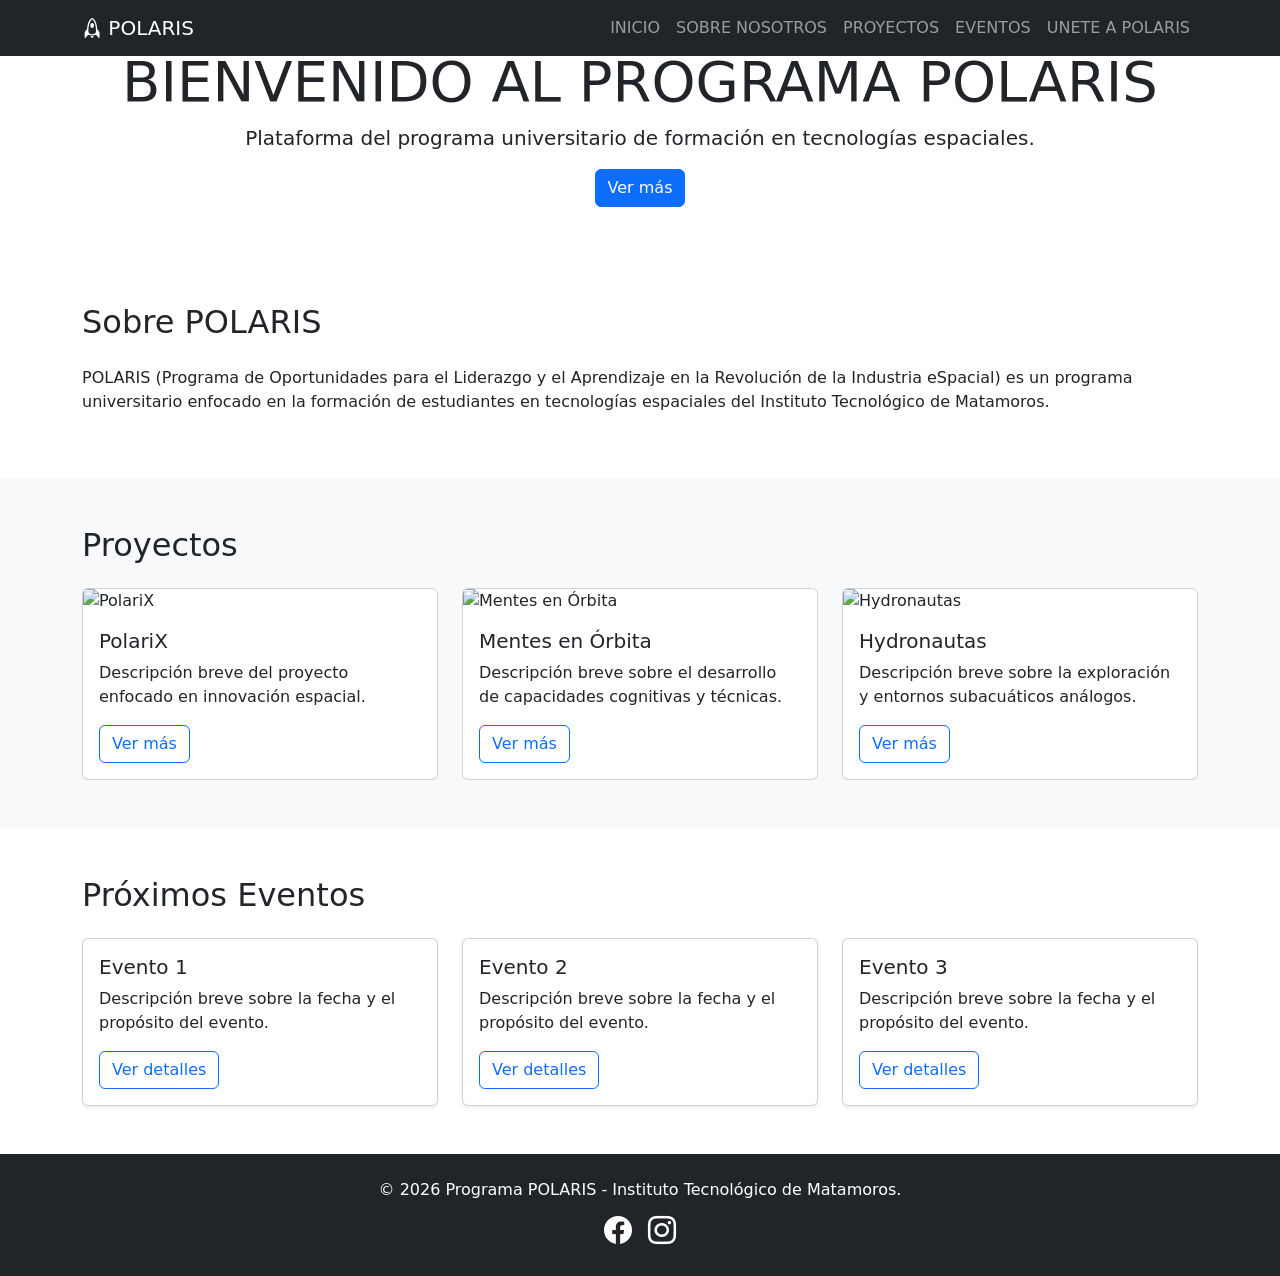
==== index.html @ 846aed20 "feat: agregar inputs avanzados al formulario de membresía POLARIS" ====
<!DOCTYPE html>
<html lang="es">
    
<head>
    <meta charset="UTF-8">
    <meta name="viewport" content="width=device-width, initial-scale=1.0">
    <title>POLARIS Registry</title>

    <link href="https://cdn.jsdelivr.net/npm/bootstrap@5.3.2/dist/css/bootstrap.min.css" rel="stylesheet">
    <link rel="stylesheet" href="https://cdn.jsdelivr.net/npm/bootstrap-icons@1.11.0/font/bootstrap-icons.css">
    <link rel="stylesheet" href="CSS/styles.css">
</head>

<body>

    <nav class="navbar navbar-expand-lg navbar-dark bg-dark fixed-top">
        <div class="container">
            <a class="navbar-brand" href="#">
                <i class="bi bi-rocket"></i> POLARIS
            </a>

            <button class="navbar-toggler" type="button" data-bs-toggle="collapse" data-bs-target="#menu">
                <span class="navbar-toggler-icon"></span>
            </button>

            <div class="collapse navbar-collapse" id="menu">
                <ul class="navbar-nav ms-auto">
                    <li class="nav-item"><a class="nav-link" href="#inicio">INICIO</a></li>
                    <li class="nav-item"><a class="nav-link" href="#sobre-polaris">SOBRE NOSOTROS</a></li>
                    <li class="nav-item"><a class="nav-link" href="#proyectos">PROYECTOS</a></li>
                    <li class="nav-item"><a class="nav-link" href="#eventos">EVENTOS</a></li>
                    <li class="nav-item"><a class="nav-link" href="registro.html">UNETE A POLARIS</a></li>
                </ul>
            </div>
        </div>
    </nav>

    <section id="inicio" class="hero py-5 text-center ">
        <div class="container">
            <h1 class="display-4">BIENVENIDO AL PROGRAMA POLARIS</h1>
            <p class="lead">Plataforma del programa universitario de formación en tecnologías espaciales.</p>
            <a href="registro.html" class="btn btn-primary">Ver más</a>
        </div>
    </section>

    <section id="sobre-polaris" class="py-5">
        <div class="container">
            <h2 class="mb-4">Sobre POLARIS</h2>
            <p>POLARIS (Programa de Oportunidades para el Liderazgo y el Aprendizaje en la Revolución de la Industria eSpacial) 
            es un programa universitario enfocado en la formación de estudiantes en tecnologías espaciales del Instituto Tecnológico de Matamoros.</p>
        </div>
    </section>

    <section id="proyectos" class="bg-light py-5">
        <div class="container">
            <h2 class="mb-4">Proyectos</h2>
            <div class="row g-4">
                <div class="col-12 col-md-6 col-lg-4">
                    <div class="card h-100">
                        <img src="https://heraldodemexico.com.mx/u/fotografias/m/2023/3/2/f1280x720-683045_814720_5028.jpg" class="card-img-top " alt="PolariX">
                        <div class="card-body">
                            <h5 class="card-title">PolariX</h5>
                            <p class="card-text">Descripción breve del proyecto enfocado en innovación espacial.</p>
                            <a href="registro.html" class="btn btn-outline-primary">Ver más</a>
                        </div>
                    </div>
                </div>

                <div class="col-12 col-md-6 col-lg-4">
                    <div class="card h-100">
                        <img src="https://th.bing.com/th/id/R.ad513cf71f7c943dc4059c0c77bb7b58?rik=QfmaOqaQFmeM2A&pid=ImgRaw&r=0" class="card-img-top" alt="Mentes en Órbita">
                        <div class="card-body">
                            <h5 class="card-title">Mentes en Órbita</h5>
                            <p class="card-text">Descripción breve sobre el desarrollo de capacidades cognitivas y técnicas.</p>
                            <a href="registro.html" class="btn btn-outline-primary">Ver más</a>
                        </div>
                    </div>
                </div>

                <div class="col-12 col-md-6 col-lg-4">
                    <div class="card h-100">
                        <img src="https://wallpapercrafter.com/desktop/66451-interstellar-movies.jpg" class="card-img-top " alt="Hydronautas">
                        <div class="card-body">
                            <h5 class="card-title">Hydronautas</h5>
                            <p class="card-text">Descripción breve sobre la exploración y entornos subacuáticos análogos.</p>
                            <a href="registro.html" class="btn btn-outline-primary">Ver más</a>
                        </div>
                    </div>
                </div>
            </div>
        </div>
    </section>

    <section id="eventos" class="py-5">
        <div class="container">
            <h2 class="mb-4">Próximos Eventos</h2>
            <div class="row g-4">
                <div class="col-12 col-md-4">
                    <div class="card h-100 shadow-sm">
                        <div class="card-body">
                            <h5 class="card-title">Evento 1</h5>
                            <p class="card-text">Descripción breve sobre la fecha y el propósito del evento.</p>
                            <a href="registro.html" class="btn btn-outline-primary">Ver detalles</a>
                        </div>
                    </div>
                </div>
                <div class="col-12 col-md-4">
                    <div class="card h-100 shadow-sm">
                        <div class="card-body">
                            <h5 class="card-title">Evento 2</h5>
                            <p class="card-text">Descripción breve sobre la fecha y el propósito del evento.</p>
                            <a href="registro.html" class="btn btn-outline-primary">Ver detalles</a>
                        </div>
                    </div>
                </div>
                <div class="col-12 col-md-4">
                    <div class="card h-100 shadow-sm">
                        <div class="card-body">
                            <h5 class="card-title">Evento 3</h5>
                            <p class="card-text">Descripción breve sobre la fecha y el propósito del evento.</p>
                            <a href="registro.html" class="btn btn-outline-primary">Ver detalles</a>
                        </div>
                    </div>
                </div>
            </div>
        </div>
    </section>

    <footer class="bg-dark text-white text-center py-4">
        <div class="container">
            <p class="mb-2">© 2026 Programa POLARIS - Instituto Tecnológico de Matamoros.</p>
            <div class="d-flex gap-3 justify-content-center">
                <a href="https://www.facebook.com/TecNM.Matamoros" class="text-white fs-3">
                    <i class="bi bi-facebook"></i>
                </a>
                <a href="#" class="text-white fs-3">
                    <i class="bi bi-instagram"></i>
                </a>
            </div>
        </div>
    </footer>

    <script src="https://cdn.jsdelivr.net/npm/bootstrap@5.3.2/dist/js/bootstrap.bundle.min.js"></script>
</body>

</html>
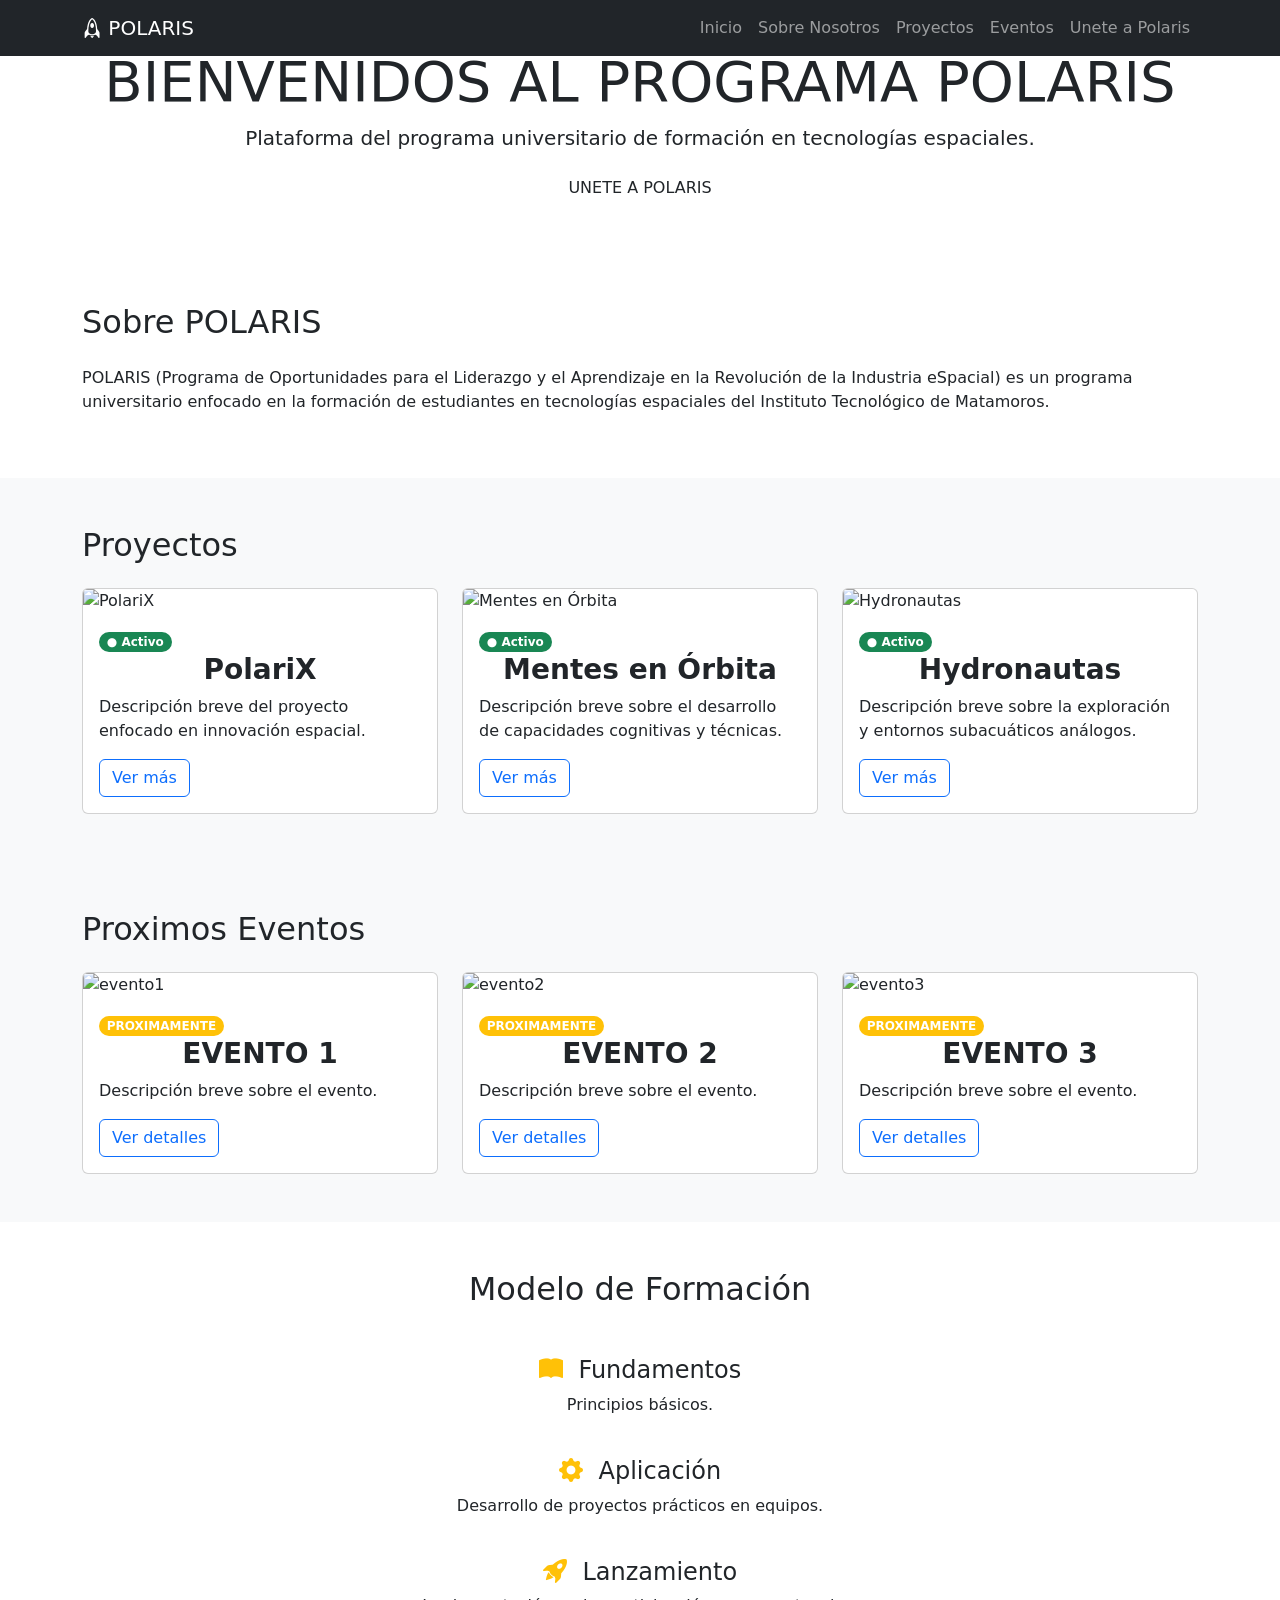
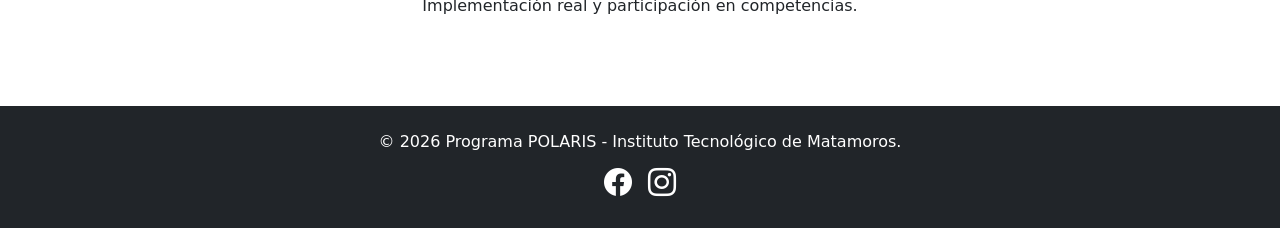
==== commit 93cd6ada: "feat: Implementar validación HTML en formulario POLARIS" ====
--- a/index.html
+++ b/index.html
@@ -25,11 +25,11 @@
 
             <div class="collapse navbar-collapse" id="menu">
                 <ul class="navbar-nav ms-auto">
-                    <li class="nav-item"><a class="nav-link" href="#inicio">INICIO</a></li>
-                    <li class="nav-item"><a class="nav-link" href="#sobre-polaris">SOBRE NOSOTROS</a></li>
-                    <li class="nav-item"><a class="nav-link" href="#proyectos">PROYECTOS</a></li>
-                    <li class="nav-item"><a class="nav-link" href="#eventos">EVENTOS</a></li>
-                    <li class="nav-item"><a class="nav-link" href="registro.html">UNETE A POLARIS</a></li>
+                    <li class="nav-item"><a class="nav-link" href="#inicio">Inicio</a></li>
+                    <li class="nav-item"><a class="nav-link" href="#sobre-polaris">Sobre Nosotros</a></li>
+                    <li class="nav-item"><a class="nav-link" href="#proyectos">Proyectos</a></li>
+                    <li class="nav-item"><a class="nav-link" href="#eventos">Eventos</a></li>
+                    <li class="nav-item"><a class="nav-link" href="registro.html">Unete a Polaris</a></li>
                 </ul>
             </div>
         </div>
@@ -37,9 +37,9 @@
 
     <section id="inicio" class="hero py-5 text-center ">
         <div class="container">
-            <h1 class="display-4">BIENVENIDO AL PROGRAMA POLARIS</h1>
+            <h1 class="display-4">BIENVENIDOS AL PROGRAMA POLARIS</h1>
             <p class="lead">Plataforma del programa universitario de formación en tecnologías espaciales.</p>
-            <a href="registro.html" class="btn btn-primary">Ver más</a>
+            <a href="registro.html" class="btn btn-polaris">UNETE A POLARIS</a>
         </div>
     </section>
 
@@ -59,7 +59,8 @@
                     <div class="card h-100">
                         <img src="https://heraldodemexico.com.mx/u/fotografias/m/2023/3/2/f1280x720-683045_814720_5028.jpg" class="card-img-top " alt="PolariX">
                         <div class="card-body">
-                            <h5 class="card-title">PolariX</h5>
+                            <span class="badge rounded-pill bg-success"> ● Activo</span>
+                            <h5 class="card-title text-center fs-3 fw-bold">PolariX</h5>
                             <p class="card-text">Descripción breve del proyecto enfocado en innovación espacial.</p>
                             <a href="registro.html" class="btn btn-outline-primary">Ver más</a>
                         </div>
@@ -68,9 +69,11 @@
 
                 <div class="col-12 col-md-6 col-lg-4">
                     <div class="card h-100">
+                       
                         <img src="https://th.bing.com/th/id/R.ad513cf71f7c943dc4059c0c77bb7b58?rik=QfmaOqaQFmeM2A&pid=ImgRaw&r=0" class="card-img-top" alt="Mentes en Órbita">
                         <div class="card-body">
-                            <h5 class="card-title">Mentes en Órbita</h5>
+                             <span class="badge rounded-pill bg-success"> ● Activo</span>
+                            <h5 class="card-title text-center fs-3 fw-bold">Mentes en Órbita</h5>
                             <p class="card-text">Descripción breve sobre el desarrollo de capacidades cognitivas y técnicas.</p>
                             <a href="registro.html" class="btn btn-outline-primary">Ver más</a>
                         </div>
@@ -81,7 +84,8 @@
                     <div class="card h-100">
                         <img src="https://wallpapercrafter.com/desktop/66451-interstellar-movies.jpg" class="card-img-top " alt="Hydronautas">
                         <div class="card-body">
-                            <h5 class="card-title">Hydronautas</h5>
+                            <span class="badge rounded-pill bg-success"> ● Activo</span>
+                            <h5 class="card-title text-center fs-3 fw-bold">Hydronautas</h5>
                             <p class="card-text">Descripción breve sobre la exploración y entornos subacuáticos análogos.</p>
                             <a href="registro.html" class="btn btn-outline-primary">Ver más</a>
                         </div>
@@ -91,36 +95,74 @@
         </div>
     </section>
 
-    <section id="eventos" class="py-5">
+    <section id="eventos" class="bg-light py-5">
         <div class="container">
-            <h2 class="mb-4">Próximos Eventos</h2>
+            <h2 class="mb-4">Proximos Eventos</h2>
             <div class="row g-4">
-                <div class="col-12 col-md-4">
-                    <div class="card h-100 shadow-sm">
+                <div class="col-12 col-md-6 col-lg-4">
+                    <div class="card h-100">
+                        <img src="https://cdn-imgix.headout.com/media/images/e7494875496e013bd9574fc91e8e001f-SpaceX%20Falcon%20Heavy%20GOES-U.jpg?auto=format&w=702.4499999999999&h=401.4&q=90&ar=7%3A4&crop=faces&fit=crop"  class="card-img-top " alt="evento1">
                         <div class="card-body">
-                            <h5 class="card-title">Evento 1</h5>
-                            <p class="card-text">Descripción breve sobre la fecha y el propósito del evento.</p>
+                            <span class="badge rounded-pill bg-warning"> PROXIMAMENTE</span>
+                            <h5 class="card-title text-center fs-3 fw-bold">EVENTO 1</h5>
+                            <p class="card-text">Descripción breve sobre el evento.</p>
                             <a href="registro.html" class="btn btn-outline-primary">Ver detalles</a>
                         </div>
                     </div>
                 </div>
-                <div class="col-12 col-md-4">
-                    <div class="card h-100 shadow-sm">
+
+                <div class="col-12 col-md-6 col-lg-4">
+                    <div class="card h-100">
+                       
+                        <img src="https://tvazteca.brightspotcdn.com/8b/42/c0e343424bd4b2449826e4f06947/eventos-astronomicos-de-noviembre-2025-superluna-cometa-lemmon-lluvias-de-estrellas.jpg" 
+                        class="card-img-top" alt="evento2">
                         <div class="card-body">
-                            <h5 class="card-title">Evento 2</h5>
-                            <p class="card-text">Descripción breve sobre la fecha y el propósito del evento.</p>
+                             <span class="badge rounded-pill bg-warning">PROXIMAMENTE</span>
+                            <h5 class="card-title text-center fs-3 fw-bold">EVENTO 2</h5>
+                            <p class="card-text">Descripción breve sobre el evento.</p>
                             <a href="registro.html" class="btn btn-outline-primary">Ver detalles</a>
                         </div>
                     </div>
                 </div>
-                <div class="col-12 col-md-4">
-                    <div class="card h-100 shadow-sm">
+
+                <div class="col-12 col-md-6 col-lg-4">
+                    <div class="card h-100">
+                        <img src="https://cloudfront-us-east-1.images.arcpublishing.com/elfinanciero/JYACIGDSS5DOLNHOMQXQ4GZYPE.jpg" class="card-img-top " alt="evento3">
                         <div class="card-body">
-                            <h5 class="card-title">Evento 3</h5>
-                            <p class="card-text">Descripción breve sobre la fecha y el propósito del evento.</p>
+                            <span class="badge rounded-pill bg-warning">PROXIMAMENTE</span>
+                            <h5 class="card-title text-center fs-3 fw-bold">EVENTO 3</h5>
+                            <p class="card-text">Descripción breve sobre el evento.</p>
                             <a href="registro.html" class="btn btn-outline-primary">Ver detalles</a>
                         </div>
                     </div>
+                </div>
+            </div>
+        </div>
+    </section>
+
+    <!--Modelo de Formación-->
+    <section class="py-5">
+        <div class="container">
+            <h2 class="mb-4 text-center">Modelo de Formación</h2>
+            <br>
+            <div class="row justify-content-center mb-4">
+                <div class="col-md-10 text-center">
+                    <h4><i class="bi bi-book-fill text-warning me-2"></i> Fundamentos</h4>
+                    <p>Principios básicos.</p>
+                </div>
+            </div>
+
+            <div class="row justify-content-center mb-4">
+                <div class="col-md-10 text-center">
+                    <h4><i class="bi bi-gear-fill text-warning me-2"></i> Aplicación</h4>
+                    <p>Desarrollo de proyectos prácticos en equipos.</p>
+                </div>
+            </div>
+
+            <div class="row justify-content-center mb-4">
+                <div class="col-md-10 text-center">
+                    <h4><i class="bi bi-rocket-takeoff-fill text-warning me-2"></i> Lanzamiento</h4>
+                    <p>Implementación real y participación en competencias.</p>
                 </div>
             </div>
         </div>
@@ -133,7 +175,7 @@
                 <a href="https://www.facebook.com/TecNM.Matamoros" class="text-white fs-3">
                     <i class="bi bi-facebook"></i>
                 </a>
-                <a href="#" class="text-white fs-3">
+                <a href="https://www.instagram.com/tecnm.matamoros/" class="text-white fs-3">
                     <i class="bi bi-instagram"></i>
                 </a>
             </div>
